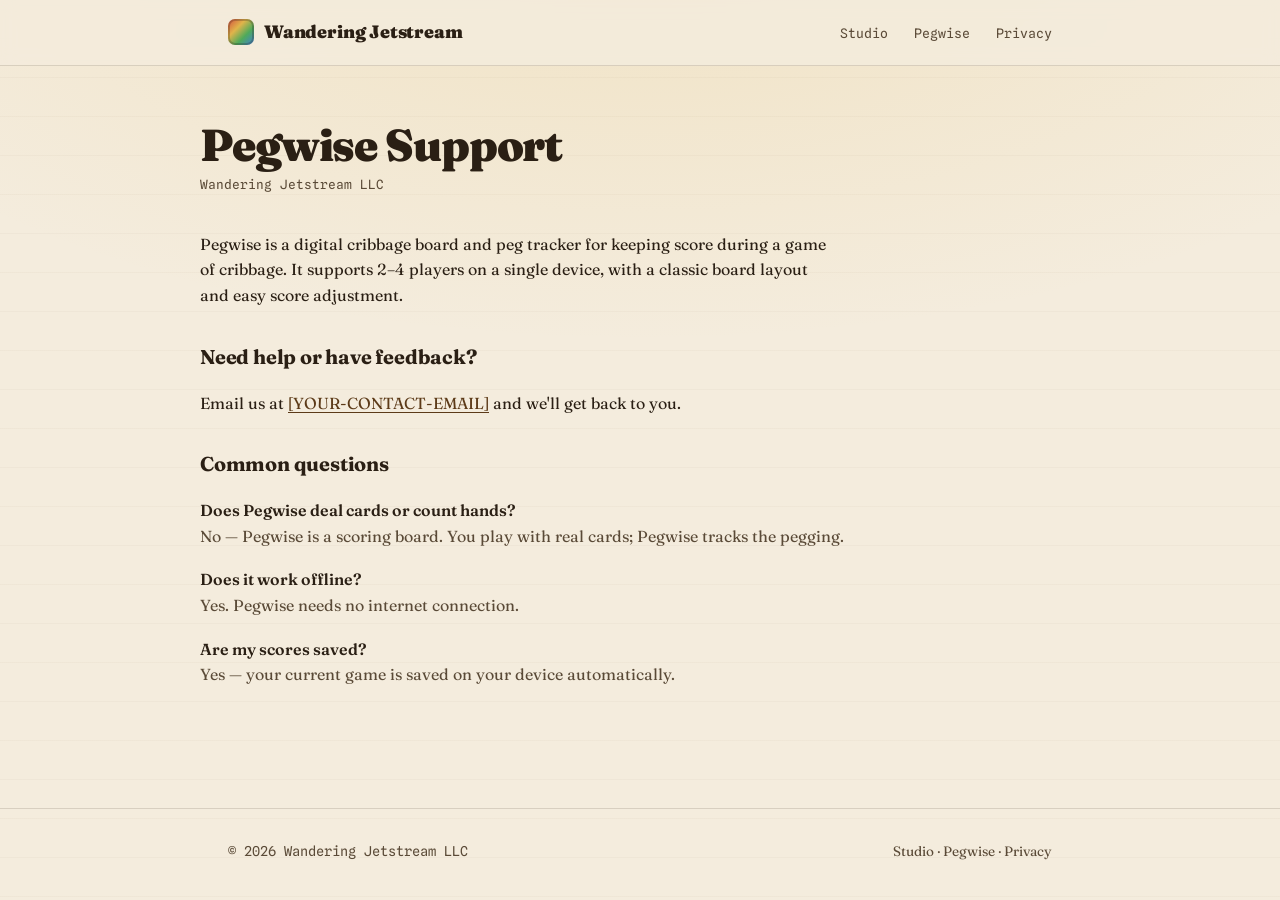
==== index.html @ 28f42071 "Add files via upload" ====
<!DOCTYPE html>
<html lang="en">
<head>
<meta charset="utf-8">
<meta name="viewport" content="width=device-width, initial-scale=1">
<title>Pegwise Support — Wandering Jetstream LLC</title>
<meta name="description" content="Help and support for Pegwise, the cribbage scoreboard by Wandering Jetstream LLC.">
<link rel="stylesheet" href="/style.css">
</head>
<body>

<header class="site-head">
  <div class="wrap">
    <a class="brand" href="/"><span class="mark"></span>Wandering Jetstream</a>
    <nav class="nav">
      <a href="/">Studio</a>
      <a href="/pegwise/">Pegwise</a>
      <a href="/pegwise/privacy/">Privacy</a>
    </nav>
  </div>
</header>

<main>
  <div class="wrap doc">
    <h1>Pegwise Support</h1>
    <div class="updated">Wandering Jetstream LLC</div>

    <p>Pegwise is a digital cribbage board and peg tracker for keeping score during a game
    of cribbage. It supports 2–4 players on a single device, with a classic board layout
    and easy score adjustment.</p>

    <h2>Need help or have feedback?</h2>
    <p>Email us at <a href="mailto:[YOUR-CONTACT-EMAIL]">[YOUR-CONTACT-EMAIL]</a> and we'll
    get back to you.</p>

    <h2>Common questions</h2>
    <dl class="faq">
      <dt>Does Pegwise deal cards or count hands?</dt>
      <dd>No — Pegwise is a scoring board. You play with real cards; Pegwise tracks the
      pegging.</dd>

      <dt>Does it work offline?</dt>
      <dd>Yes. Pegwise needs no internet connection.</dd>

      <dt>Are my scores saved?</dt>
      <dd>Yes — your current game is saved on your device automatically.</dd>
    </dl>
  </div>
</main>

<footer class="site-foot">
  <div class="wrap">
    <span class="mono">© 2026 Wandering Jetstream LLC</span>
    <span>
      <a href="/">Studio</a> ·
      <a href="/pegwise/">Pegwise</a> ·
      <a href="/pegwise/privacy/">Privacy</a>
    </span>
  </div>
</footer>

</body>
</html>
---- style.css ----
/* Wandering Jetstream LLC — shared site styles
   Warm, editorial, lightly retro. Built to host many apps. */

@import url('https://fonts.googleapis.com/css2?family=Fraunces:opsz,wght@9..144,400;9..144,500;9..144,600;9..144,900&family=Spline+Sans+Mono:wght@400;500&display=swap');

:root {
  --ink:        #2a1f14;
  --ink-soft:   #5a4a37;
  --paper:      #f4ecdd;
  --paper-2:    #ece0c9;
  --wood:       #8a5a2b;
  --wood-deep:  #5c3a18;
  --accent-r:   #d4513f;
  --accent-b:   #3f7fd4;
  --accent-g:   #4faa5a;
  --accent-y:   #e0b44a;
  --line:       rgba(42, 31, 20, 0.14);
  --radius:     14px;
  --maxw:       880px;
}

* { box-sizing: border-box; margin: 0; padding: 0; }

html { scroll-behavior: smooth; }

body {
  font-family: 'Fraunces', Georgia, serif;
  color: var(--ink);
  background: var(--paper);
  background-image:
    radial-gradient(120% 80% at 50% -10%, rgba(224,180,74,0.18), transparent 60%),
    repeating-linear-gradient(180deg, transparent 0 38px, rgba(92,58,24,0.03) 38px 39px);
  line-height: 1.6;
  -webkit-font-smoothing: antialiased;
  min-height: 100vh;
}

.wrap { max-width: var(--maxw); margin: 0 auto; padding: 0 28px; }

/* ---- header / nav ---- */
.site-head {
  border-bottom: 1px solid var(--line);
  background: rgba(244,236,221,0.86);
  backdrop-filter: blur(8px);
  position: sticky; top: 0; z-index: 10;
}
.site-head .wrap {
  display: flex; align-items: center; justify-content: space-between;
  padding-top: 18px; padding-bottom: 18px;
}
.brand {
  font-weight: 900; font-size: 1.12rem; letter-spacing: -0.01em;
  text-decoration: none; color: var(--ink); display: flex; align-items: center; gap: 10px;
}
.brand .mark {
  width: 26px; height: 26px; border-radius: 7px;
  background:
    linear-gradient(135deg, var(--accent-r), var(--accent-y) 35%, var(--accent-g) 65%, var(--accent-b));
  box-shadow: inset 0 0 0 2px rgba(42,31,20,0.25);
}
.nav a {
  font-family: 'Spline Sans Mono', monospace;
  font-size: 0.82rem; text-decoration: none; color: var(--ink-soft);
  margin-left: 22px; padding-bottom: 3px; border-bottom: 1.5px solid transparent;
  transition: color .2s, border-color .2s;
}
.nav a:hover { color: var(--ink); border-color: var(--accent-r); }

/* ---- hero ---- */
.hero { padding: 92px 0 64px; }
.eyebrow {
  font-family: 'Spline Sans Mono', monospace; font-size: 0.78rem;
  letter-spacing: 0.18em; text-transform: uppercase; color: var(--wood);
  margin-bottom: 22px;
}
h1 {
  font-size: clamp(2.6rem, 6vw, 4.4rem); line-height: 1.02;
  letter-spacing: -0.025em; font-weight: 900; margin-bottom: 22px;
}
h1 .tail { color: var(--wood); font-style: italic; }
.lede { font-size: clamp(1.1rem, 2.2vw, 1.4rem); color: var(--ink-soft); max-width: 56ch; }

/* ---- sections ---- */
section { padding: 40px 0; }
h2 {
  font-size: 1.7rem; letter-spacing: -0.01em; margin-bottom: 18px;
  display: flex; align-items: baseline; gap: 12px;
}
h2 .num {
  font-family: 'Spline Sans Mono', monospace; font-size: 0.8rem;
  color: var(--wood); font-weight: 500;
}
h3 { font-size: 1.15rem; margin: 26px 0 8px; }
p { margin-bottom: 14px; max-width: 64ch; color: var(--ink); }
p.muted { color: var(--ink-soft); }
a { color: var(--wood-deep); text-underline-offset: 3px; }

/* ---- app cards ---- */
.apps { display: grid; gap: 18px; grid-template-columns: 1fr; margin-top: 8px; }
@media (min-width: 640px) { .apps { grid-template-columns: 1fr 1fr; } }
.app-card {
  display: block; text-decoration: none; color: inherit;
  border: 1px solid var(--line); border-radius: var(--radius);
  padding: 24px; background: var(--paper-2);
  transition: transform .18s ease, box-shadow .18s ease;
}
.app-card:hover { transform: translateY(-3px); box-shadow: 0 14px 30px rgba(92,58,24,0.16); }
.app-card .tag {
  font-family: 'Spline Sans Mono', monospace; font-size: 0.72rem;
  letter-spacing: 0.1em; text-transform: uppercase; color: var(--wood);
}
.app-card h3 { margin: 8px 0 6px; font-size: 1.35rem; }
.app-card.coming { opacity: 0.62; }

/* ---- doc pages (privacy / support) ---- */
.doc { padding: 56px 0 80px; }
.doc h1 { font-size: clamp(2rem, 4vw, 2.8rem); margin-bottom: 8px; }
.doc .updated {
  font-family: 'Spline Sans Mono', monospace; font-size: 0.8rem;
  color: var(--ink-soft); margin-bottom: 36px;
}
.doc h2 { font-size: 1.25rem; margin-top: 32px; }
.doc ul { margin: 0 0 16px 22px; max-width: 64ch; }
.doc li { margin-bottom: 8px; }
.faq dt { font-weight: 600; margin-top: 18px; }
.faq dd { color: var(--ink-soft); margin-left: 0; }

/* ---- footer ---- */
.site-foot {
  border-top: 1px solid var(--line); margin-top: 40px;
  padding: 32px 0; font-size: 0.85rem; color: var(--ink-soft);
}
.site-foot .wrap { display: flex; flex-wrap: wrap; gap: 8px 24px; justify-content: space-between; }
.site-foot a { color: var(--ink-soft); text-decoration: none; }
.site-foot a:hover { color: var(--ink); }
.site-foot .mono { font-family: 'Spline Sans Mono', monospace; }
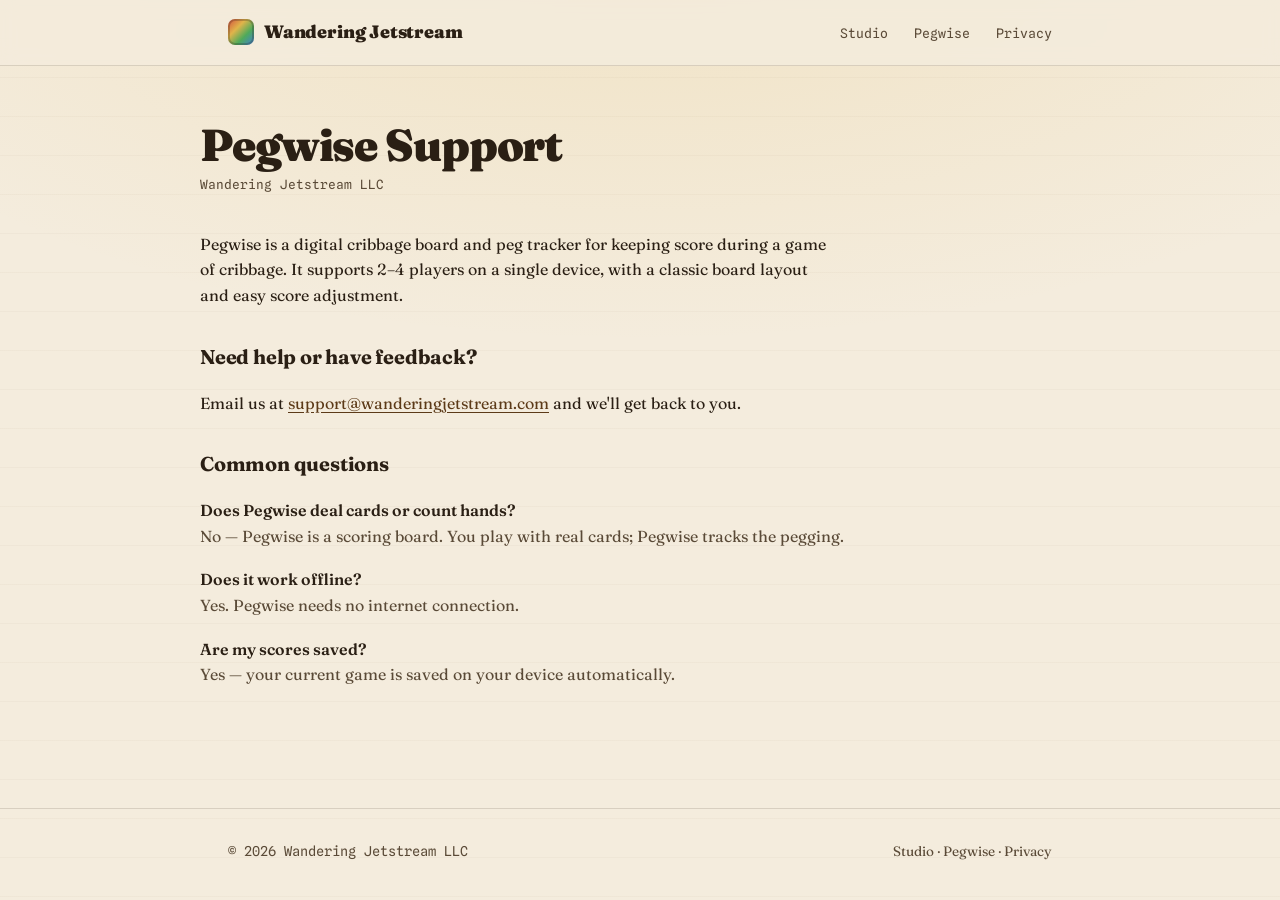
==== commit 7b60859d: "Update index.html fixed email contact" ====
--- a/index.html
+++ b/index.html
@@ -30,7 +30,7 @@
     and easy score adjustment.</p>
 
     <h2>Need help or have feedback?</h2>
-    <p>Email us at <a href="mailto:[YOUR-CONTACT-EMAIL]">[YOUR-CONTACT-EMAIL]</a> and we'll
+    <p>Email us at <a href="mailto:support@wanderingjetstream.com">support@wanderingjetstream.com</a> and we'll
     get back to you.</p>
 
     <h2>Common questions</h2>
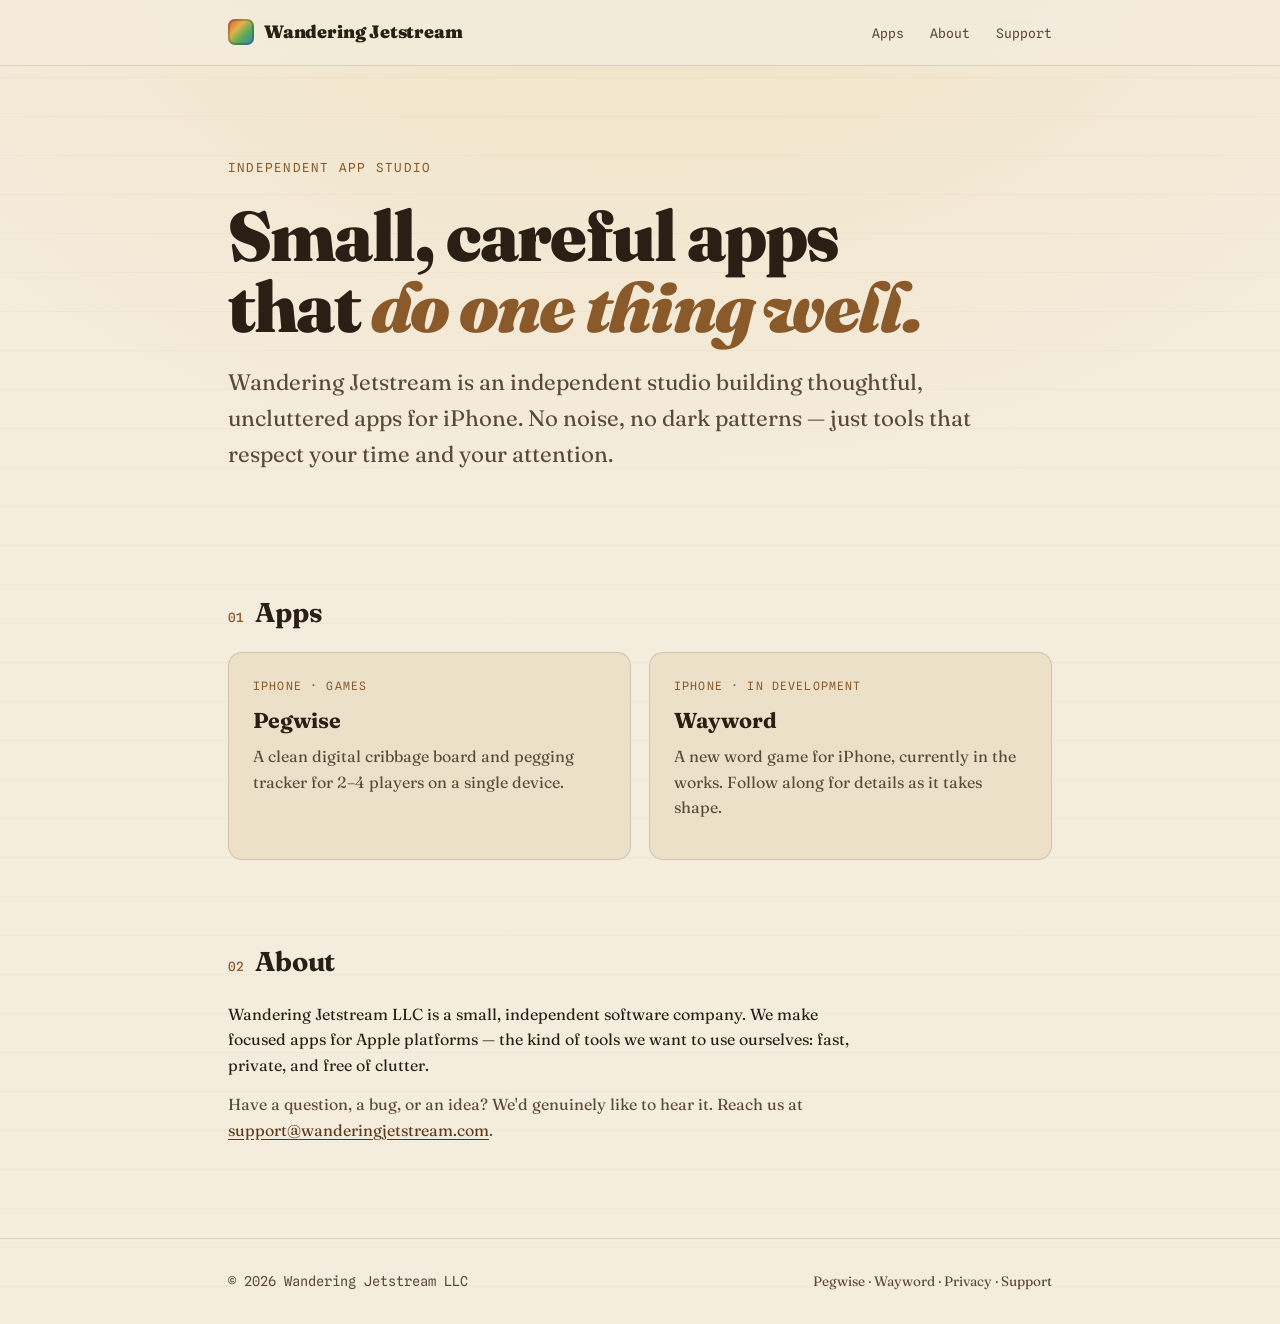
==== commit 026de90d: "Restore company homepage and add Wayword page Co-Authored-By: Claude Fable 5 <noreply@anthropic.com>" ====
--- a/index.html
+++ b/index.html
@@ -3,8 +3,8 @@
 <head>
 <meta charset="utf-8">
 <meta name="viewport" content="width=device-width, initial-scale=1">
-<title>Pegwise Support — Wandering Jetstream LLC</title>
-<meta name="description" content="Help and support for Pegwise, the cribbage scoreboard by Wandering Jetstream LLC.">
+<title>Wandering Jetstream — small, careful apps</title>
+<meta name="description" content="Wandering Jetstream LLC is an independent app studio building small, careful, useful apps for iPhone.">
 <link rel="stylesheet" href="/style.css">
 </head>
 <body>
@@ -13,38 +13,49 @@
   <div class="wrap">
     <a class="brand" href="/"><span class="mark"></span>Wandering Jetstream</a>
     <nav class="nav">
-      <a href="/">Studio</a>
-      <a href="/pegwise/">Pegwise</a>
-      <a href="/pegwise/privacy/">Privacy</a>
+      <a href="#apps">Apps</a>
+      <a href="#about">About</a>
+      <a href="/pegwise/support/">Support</a>
     </nav>
   </div>
 </header>
 
 <main>
-  <div class="wrap doc">
-    <h1>Pegwise Support</h1>
-    <div class="updated">Wandering Jetstream LLC</div>
+  <div class="wrap">
+    <section class="hero">
+      <div class="eyebrow">Independent app studio</div>
+      <h1>Small, careful apps<br>that <span class="tail">do one thing well.</span></h1>
+      <p class="lede">Wandering Jetstream is an independent studio building thoughtful,
+      uncluttered apps for iPhone. No noise, no dark patterns — just tools that respect
+      your time and your attention.</p>
+    </section>
 
-    <p>Pegwise is a digital cribbage board and peg tracker for keeping score during a game
-    of cribbage. It supports 2–4 players on a single device, with a classic board layout
-    and easy score adjustment.</p>
+    <section id="apps">
+      <h2><span class="num">01</span> Apps</h2>
+      <div class="apps">
+        <a class="app-card" href="/pegwise/">
+          <div class="tag">iPhone · Games</div>
+          <h3>Pegwise</h3>
+          <p class="muted">A clean digital cribbage board and pegging tracker for 2–4
+          players on a single device.</p>
+        </a>
+        <a class="app-card" href="/wayword/">
+          <div class="tag">iPhone · In development</div>
+          <h3>Wayword</h3>
+          <p class="muted">A new word game for iPhone, currently in the works. Follow
+          along for details as it takes shape.</p>
+        </a>
+      </div>
+    </section>
 
-    <h2>Need help or have feedback?</h2>
-    <p>Email us at <a href="mailto:support@wanderingjetstream.com">support@wanderingjetstream.com</a> and we'll
-    get back to you.</p>
-
-    <h2>Common questions</h2>
-    <dl class="faq">
-      <dt>Does Pegwise deal cards or count hands?</dt>
-      <dd>No — Pegwise is a scoring board. You play with real cards; Pegwise tracks the
-      pegging.</dd>
-
-      <dt>Does it work offline?</dt>
-      <dd>Yes. Pegwise needs no internet connection.</dd>
-
-      <dt>Are my scores saved?</dt>
-      <dd>Yes — your current game is saved on your device automatically.</dd>
-    </dl>
+    <section id="about">
+      <h2><span class="num">02</span> About</h2>
+      <p>Wandering Jetstream LLC is a small, independent software company. We make focused
+      apps for Apple platforms — the kind of tools we want to use ourselves: fast,
+      private, and free of clutter.</p>
+      <p class="muted">Have a question, a bug, or an idea? We'd genuinely like to hear it.
+      Reach us at <a href="mailto:support@wanderingjetstream.com">support@wanderingjetstream.com</a>.</p>
+    </section>
   </div>
 </main>
 
@@ -52,9 +63,10 @@
   <div class="wrap">
     <span class="mono">© 2026 Wandering Jetstream LLC</span>
     <span>
-      <a href="/">Studio</a> ·
       <a href="/pegwise/">Pegwise</a> ·
-      <a href="/pegwise/privacy/">Privacy</a>
+      <a href="/wayword/">Wayword</a> ·
+      <a href="/pegwise/privacy/">Privacy</a> ·
+      <a href="/pegwise/support/">Support</a>
     </span>
   </div>
 </footer>
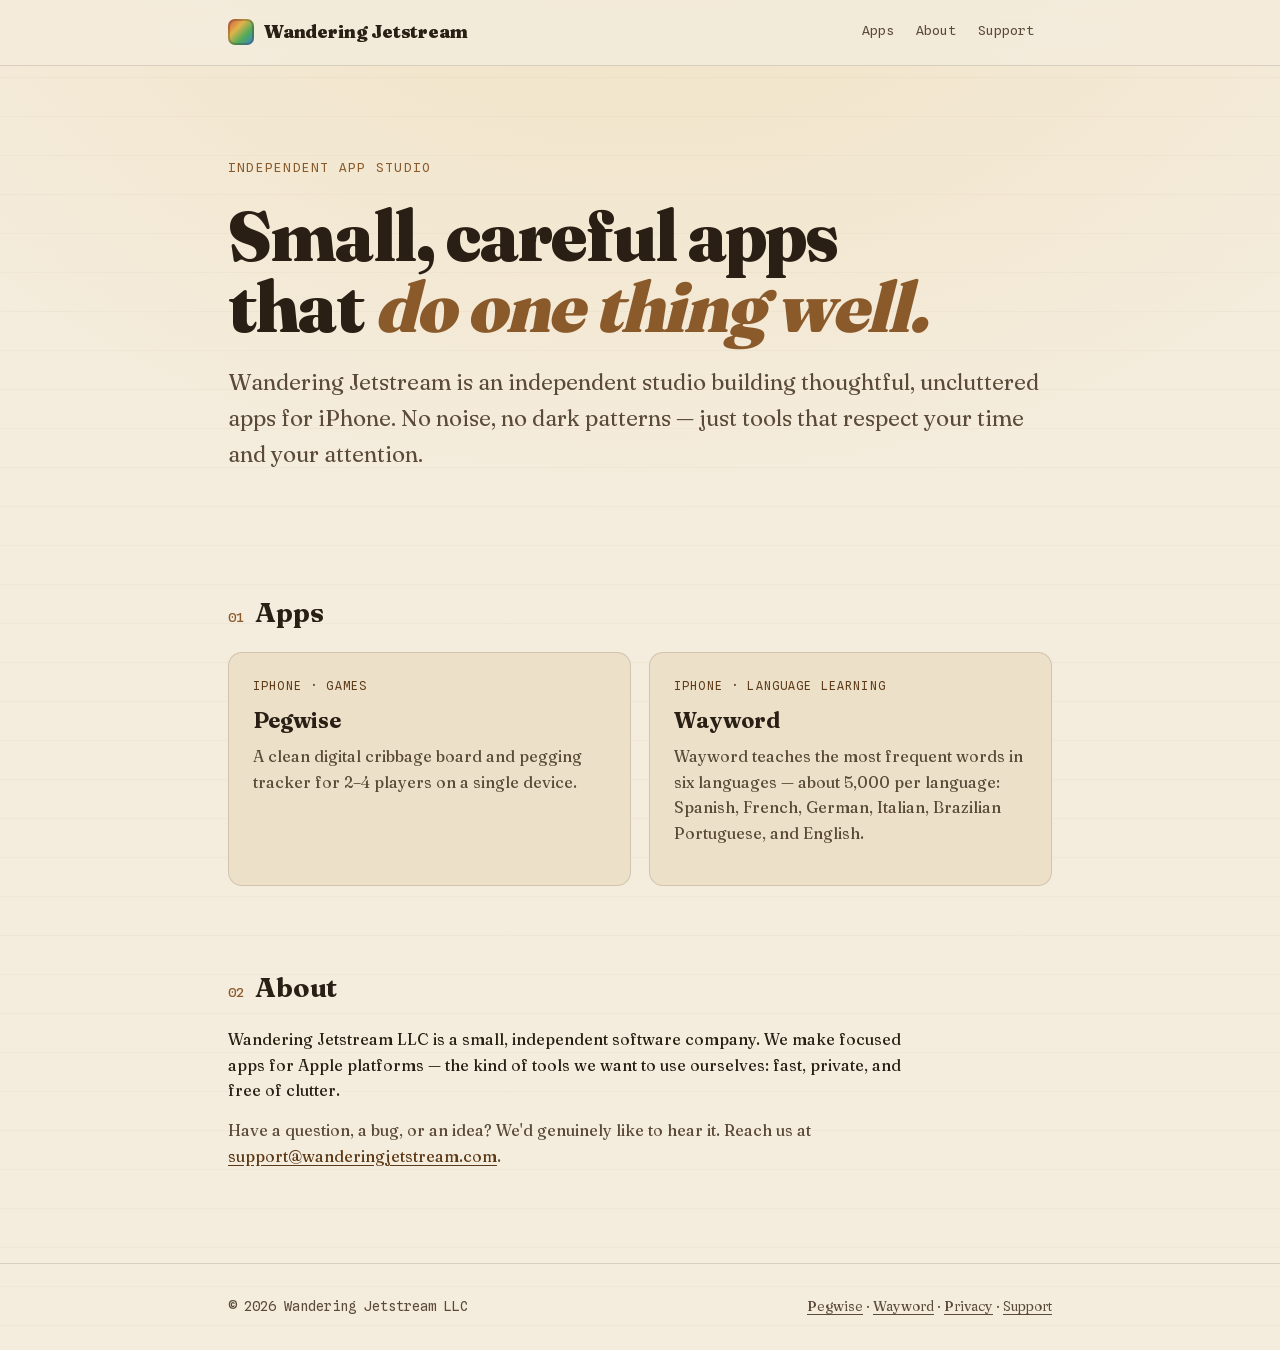
==== commit fe087949: "site: self-host fonts, new stylesheet, standard contact markup Replace the Google Fonts stylesheet i" ====
--- a/index.html
+++ b/index.html
@@ -40,10 +40,9 @@
           players on a single device.</p>
         </a>
         <a class="app-card" href="/wayword/">
-          <div class="tag">iPhone · In development</div>
+          <div class="tag">iPhone · Language learning</div>
           <h3>Wayword</h3>
-          <p class="muted">A new word game for iPhone, currently in the works. Follow
-          along for details as it takes shape.</p>
+          <p class="muted">Wayword teaches the most frequent words in six languages — about 5,000 per language: Spanish, French, German, Italian, Brazilian Portuguese, and English.</p>
         </a>
       </div>
     </section>
--- a/style.css
+++ b/style.css
@@ -1,7 +1,47 @@
 /* Wandering Jetstream LLC — shared site styles
    Warm, editorial, lightly retro. Built to host many apps. */
 
-@import url('https://fonts.googleapis.com/css2?family=Fraunces:opsz,wght@9..144,400;9..144,500;9..144,600;9..144,900&family=Spline+Sans+Mono:wght@400;500&display=swap');
+/* Self-hosted webfonts. Replaces the previous stylesheet import from Google Fonts,
+   which transmitted every visitor's IP address to Google before any page
+   content rendered. Both families are licensed under the SIL Open Font
+   License 1.1, which permits self-hosting and redistribution.
+   Files live at /fonts/ in this repository. */
+
+@font-face {
+  font-family: 'Fraunces';
+  font-style: normal;
+  font-weight: 100 900;
+  font-display: swap;
+  src: url('/fonts/fraunces-latin.woff2') format('woff2-variations');
+  unicode-range: U+0000-00FF, U+0131, U+0152-0153, U+02BB-02BC, U+02C6, U+02DA, U+02DC, U+0304, U+0308, U+0329, U+2000-206F, U+20AC, U+2122, U+2191, U+2193, U+2212, U+2215, U+FEFF, U+FFFD;
+}
+
+@font-face {
+  font-family: 'Fraunces';
+  font-style: normal;
+  font-weight: 100 900;
+  font-display: swap;
+  src: url('/fonts/fraunces-latin-ext.woff2') format('woff2-variations');
+  unicode-range: U+0100-02BA, U+02BD-02C5, U+02C7-02CC, U+02CE-02D7, U+02DD-02FF, U+0304, U+0308, U+0329, U+1D00-1DBF, U+1E00-1E9F, U+1EF2-1EFF, U+2020, U+20A0-20AB, U+20AD-20C0, U+2113, U+2C60-2C7F, U+A720-A7FF;
+}
+
+@font-face {
+  font-family: 'Spline Sans Mono';
+  font-style: normal;
+  font-weight: 300 700;
+  font-display: swap;
+  src: url('/fonts/spline-sans-mono-latin.woff2') format('woff2-variations');
+  unicode-range: U+0000-00FF, U+0131, U+0152-0153, U+02BB-02BC, U+02C6, U+02DA, U+02DC, U+0304, U+0308, U+0329, U+2000-206F, U+20AC, U+2122, U+2191, U+2193, U+2212, U+2215, U+FEFF, U+FFFD;
+}
+
+@font-face {
+  font-family: 'Spline Sans Mono';
+  font-style: normal;
+  font-weight: 300 700;
+  font-display: swap;
+  src: url('/fonts/spline-sans-mono-latin-ext.woff2') format('woff2-variations');
+  unicode-range: U+0100-02BA, U+02BD-02C5, U+02C7-02CC, U+02CE-02D7, U+02DD-02FF, U+0304, U+0308, U+0329, U+1D00-1DBF, U+1E00-1E9F, U+1EF2-1EFF, U+2020, U+20A0-20AB, U+20AD-20C0, U+2113, U+2C60-2C7F, U+A720-A7FF;
+}
 
 :root {
   --ink:        #2a1f14;
@@ -134,3 +174,31 @@
 .site-foot a { color: var(--ink-soft); text-decoration: none; }
 .site-foot a:hover { color: var(--ink); }
 .site-foot .mono { font-family: 'Spline Sans Mono', monospace; }
+
+
+/* ---- accessibility corrections (added by the s5 website audit) ---- */
+
+/* The header is position:sticky, so #privacy / #terms / #support would
+   otherwise scroll their heading underneath it. The in-app Privacy Policy
+   link points at /wayword/#privacy and must land on a visible heading. */
+h2[id] { scroll-margin-top: 112px; }
+h2[id]:focus { outline: none; }
+
+/* Reflow instead of overflowing at 400% zoom (WCAG 1.4.10 Reflow). */
+.site-head .wrap { flex-wrap: wrap; gap: 10px 16px; }
+.nav { display: flex; flex-wrap: wrap; gap: 0 4px; }
+.nav a { margin-left: 0; margin-right: 18px; }
+
+/* Footer links were --ink-soft on --ink-soft body text with no underline,
+   so they were identifiable by colour alone (WCAG 1.4.1 Use of Color). */
+.site-foot a { text-decoration: underline; text-underline-offset: 3px; }
+
+/* .app-card .tag was #8a5a2b on #ece0c9 = 4.49:1, just under the 4.5:1
+   required for text below 18.66px. --wood-deep on --paper-2 = 7.75:1. */
+.app-card .tag { color: var(--wood-deep); }
+
+/* style.css defined no focus style, and .nav a / .site-foot a suppress the
+   underline the UA default relies on. */
+a:focus-visible { outline: 2px solid var(--accent-r); outline-offset: 3px; }
+
+@media (prefers-reduced-motion: reduce) { html { scroll-behavior: auto; } }
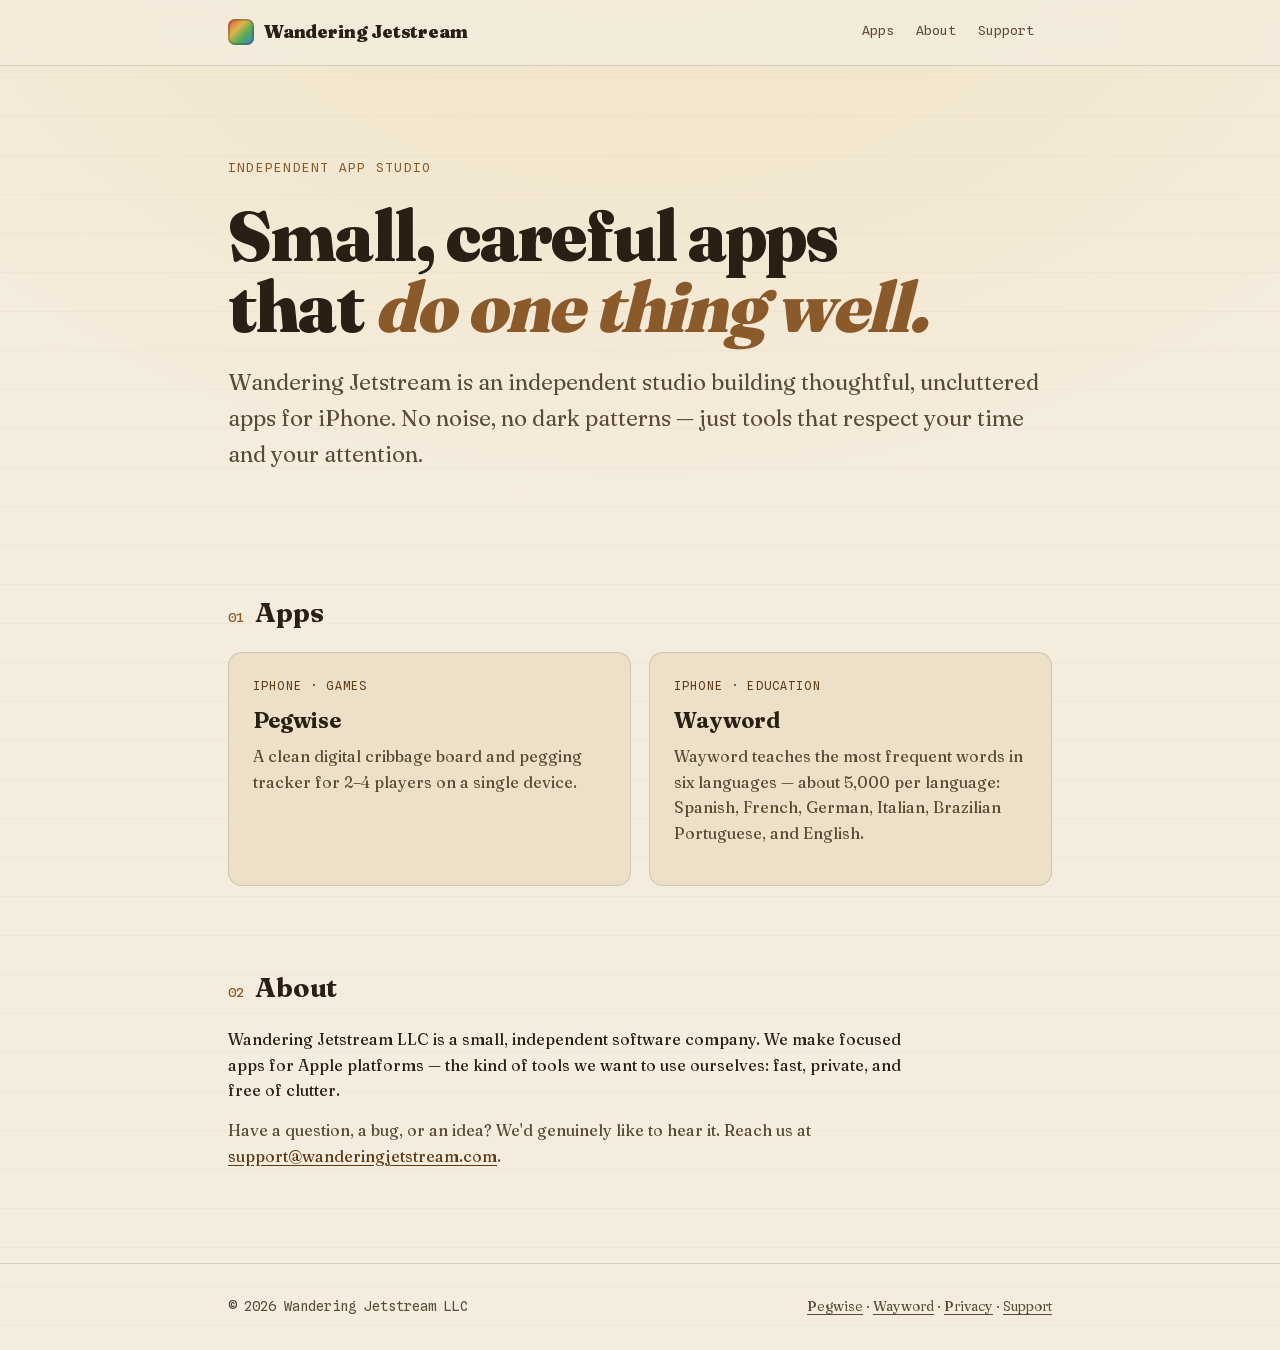
==== commit b1360f99: "wayword: launch — App Store link on the Wayword page and homepage card The Wayword page gets an "ava" ====
--- a/index.html
+++ b/index.html
@@ -39,8 +39,8 @@
           <p class="muted">A clean digital cribbage board and pegging tracker for 2–4
           players on a single device.</p>
         </a>
-        <a class="app-card" href="/wayword/">
-          <div class="tag">iPhone · Language learning</div>
+        <a class="app-card" href="https://apps.apple.com/us/app/wayword-language-flashcards/id6784230698">
+          <div class="tag">iPhone · Education</div>
           <h3>Wayword</h3>
           <p class="muted">Wayword teaches the most frequent words in six languages — about 5,000 per language: Spanish, French, German, Italian, Brazilian Portuguese, and English.</p>
         </a>
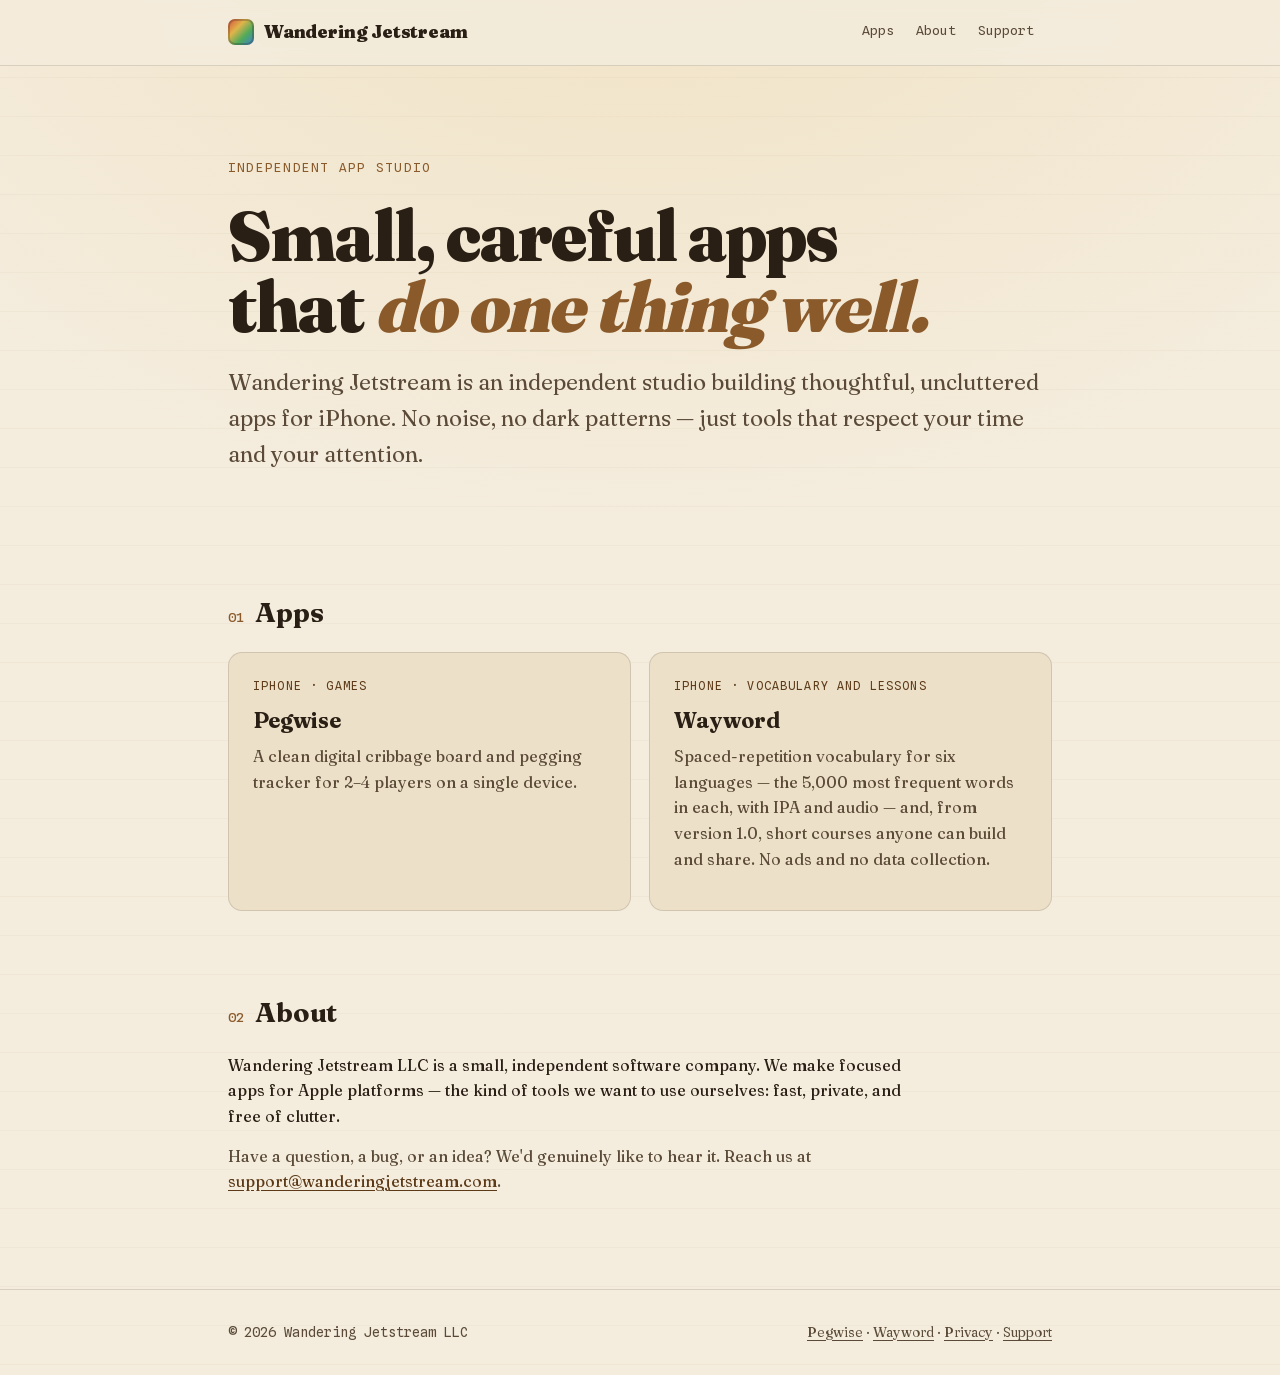
==== commit f1325573: "wayword: new direction — overview, privacy rewrite, terms, educators, courses, support - /wayword/: " ====
--- a/index.html
+++ b/index.html
@@ -39,10 +39,12 @@
           <p class="muted">A clean digital cribbage board and pegging tracker for 2–4
           players on a single device.</p>
         </a>
-        <a class="app-card" href="https://apps.apple.com/us/app/wayword-language-flashcards/id6784230698">
-          <div class="tag">iPhone · Education</div>
+        <a class="app-card" href="/wayword/">
+          <div class="tag">iPhone · Vocabulary and lessons</div>
           <h3>Wayword</h3>
-          <p class="muted">Wayword teaches the most frequent words in six languages — about 5,000 per language: Spanish, French, German, Italian, Brazilian Portuguese, and English.</p>
+          <p class="muted">Spaced-repetition vocabulary for six languages — the 5,000 most
+          frequent words in each, with IPA and audio — and, from version 1.0, short courses
+          anyone can build and share. No ads and no data collection.</p>
         </a>
       </div>
     </section>
--- a/style.css
+++ b/style.css
@@ -202,3 +202,9 @@
 a:focus-visible { outline: 2px solid var(--accent-r); outline-offset: 3px; }
 
 @media (prefers-reduced-motion: reduce) { html { scroll-behavior: auto; } }
+
+/* On a short viewport (400% zoom of a 1280x720 window is 320x180 CSS px, or a
+   phone held sideways) the wrapped sticky header covered most of the screen
+   and could hide the focused element (WCAG 2.4.11, 1.4.10). Let it scroll
+   away there; tall viewports keep the sticky header. */
+@media (max-height: 480px) { .site-head { position: static; } }
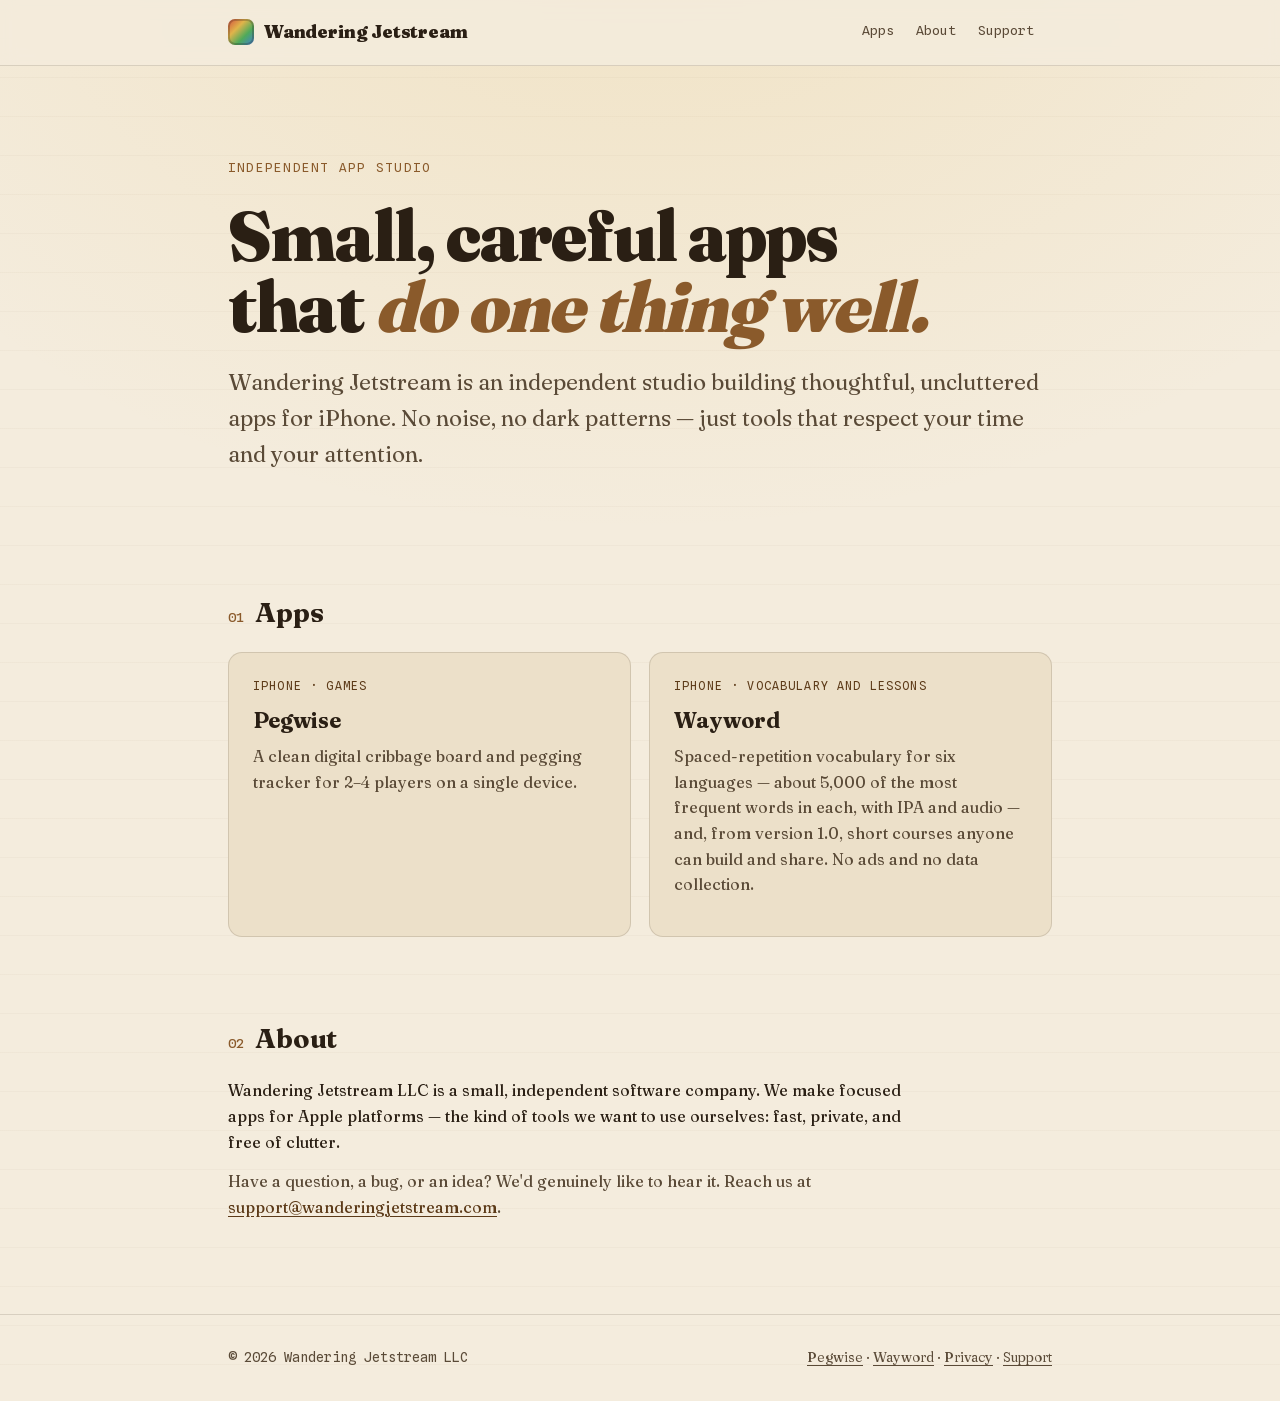
==== commit 13b9c905: "wayword: apply PR review decisions - "about 5,000" everywhere the site gave a word count - Pro keeps" ====
--- a/index.html
+++ b/index.html
@@ -42,8 +42,8 @@
         <a class="app-card" href="/wayword/">
           <div class="tag">iPhone · Vocabulary and lessons</div>
           <h3>Wayword</h3>
-          <p class="muted">Spaced-repetition vocabulary for six languages — the 5,000 most
-          frequent words in each, with IPA and audio — and, from version 1.0, short courses
+          <p class="muted">Spaced-repetition vocabulary for six languages — about 5,000 of
+          the most frequent words in each, with IPA and audio — and, from version 1.0, short courses
           anyone can build and share. No ads and no data collection.</p>
         </a>
       </div>
